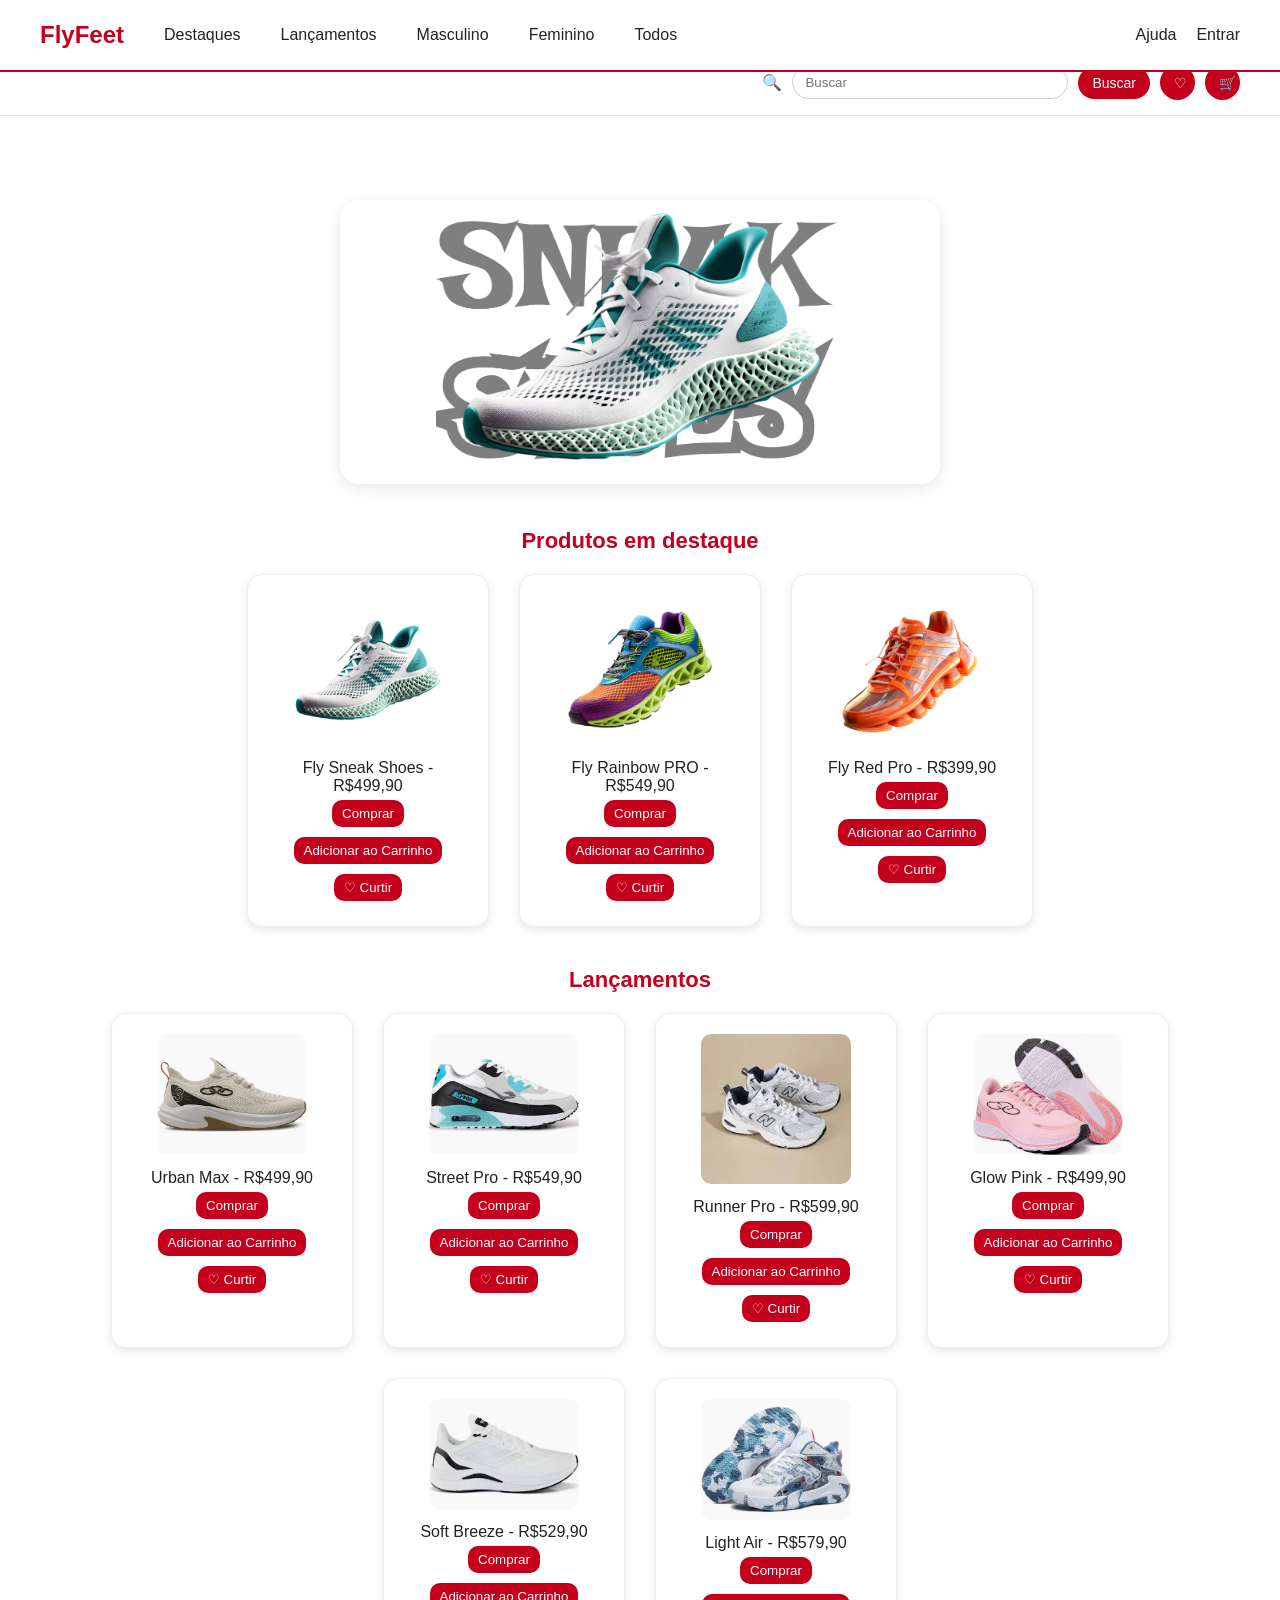
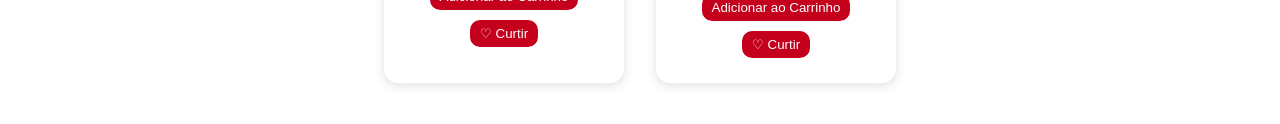
==== index.html @ ec71baeb "FlyFeet" ====
<!DOCTYPE html>
<html lang="pt-BR">
<head>
    <meta charset="UTF-8">
    <meta name="viewport" content="width=device-width, initial-scale=1.0">
    <link rel="icon" href="Imagens/FlyFeet.ico" type="image/x-icon">
    <link rel="stylesheet" href="style.css">
    <title>FlyFeet</title>
</head>
<body>
    <div id="topo">
        <div id="menu">
            <h2>FlyFeet</h2>
            <a href="#destaques">Destaques</a>
            <a href="#lancamentos">Lançamentos</a>
            <a href="#" id="mostrarMasculinos">Masculino</a>
            <a href="#" id="mostrarFemininos">Feminino</a>
            <a href="#" id="mostrarTodos">Todos</a>
        </div>

        <div id="area-conta">
            <a href="#">Ajuda</a>
            <a id="entrarLink" href="login.html">Entrar</a>

            <div id="usuarioInfo" style="display:none; align-items:center; gap:8px;">
                <img id="iconePerfil" src="" alt="Usuário" width="30" style="border-radius:50%;">
                <span id="nomeUsuario"></span>
                <button id="botaoSair" style="margin-left:10px;">Sair</button>
            </div>
        </div>
    </div>

    <div id="busca">
        🔍 <input type="text" id="campoBusca" placeholder="Buscar">
        <button id="botaoBuscar">Buscar</button>
        <button id="botaoCoracao" title="Curtidos">♡</button>
        <button id="botaoCarrinho" title="Carrinho">🛒</button> 
    </div>

    <div id="banner">
        <img src="Imagens/Sneck.png" alt="Banner FlyFeet" width="600">
    </div>

    <div id="destaques">
        <h3>Produtos em destaque</h3>
        <div id="produtos"></div>
    </div>

    <div id="lancamentos">
        <h3>Lançamentos</h3>
        <div id="produtosLancamentos"></div>
    </div>

    <script>
        const nomeUsuario = localStorage.getItem("nomeUsuario");
        const iconeUsuario = localStorage.getItem("iconeUsuario");
        const usuarioInfo = document.getElementById("usuarioInfo");
        const entrarLink = document.getElementById("entrarLink");
        const nomeSpan = document.getElementById("nomeUsuario");
        const iconeImg = document.getElementById("iconePerfil");
        const botaoSair = document.getElementById("botaoSair");

        if (nomeUsuario) {
            nomeSpan.textContent = nomeUsuario;
            iconeImg.src = iconeUsuario || "Imagens/defaultUser.png";
            usuarioInfo.style.display = "inline-flex";
            entrarLink.style.display = "none";
        }

        botaoSair.addEventListener("click", () => {
            if (confirm("Deseja realmente sair da conta?")) {
                localStorage.removeItem("nomeUsuario");
                localStorage.removeItem("iconeUsuario");
                window.location.href = "login.html";
            }
        });

        const botaoCarrinho = document.getElementById("botaoCarrinho");
        const botaoCoracao = document.getElementById("botaoCoracao");

        botaoCarrinho.onclick = () => window.location.href = "carrinho.html";
        botaoCoracao.onclick = () => window.location.href = "curtidos.html";

        const produtos = [
            { nome: "Fly Sneak Shoes", preco: "R$499,90", imagem: "Imagens/Fly Sneak Shoes.webp" },
            { nome: "Fly Rainbow PRO", preco: "R$549,90", imagem: "Imagens/Fly Rainbow pro.webp" },
            { nome: "Fly Red Pro", preco: "R$399,90", imagem: "Imagens/Fly Red PRO.webp" }
        ];

        const lancamentos = [
            { nome: "Urban Max", preco: "R$499,90", imagem: "Imagens/Urban Max.webp", categoria: "masculino" },
            { nome: "Street Pro", preco: "R$549,90", imagem: "Imagens/Street Pro.webp", categoria: "masculino" },
            { nome: "Runner Pro", preco: "R$599,90", imagem: "Imagens/Runner Pro.webp", categoria: "masculino" },
            { nome: "Glow Pink", preco: "R$499,90", imagem: "Imagens/Glow Pink.webp", categoria: "feminino" },
            { nome: "Soft Breeze", preco: "R$529,90", imagem: "Imagens/Soft Breeze.webp", categoria: "feminino" },
            { nome: "Light Air", preco: "R$579,90", imagem: "Imagens/Light Air.webp", categoria: "feminino" }
        ];

        const produtosDiv = document.getElementById("produtos");
        const produtosLancamentosDiv = document.getElementById("produtosLancamentos");

        function verProduto(nome, imagem, preco) {
            localStorage.setItem("produtoSelecionado",
                JSON.stringify({ nome, imagem, preco })
            );
            window.location.href = "produto.html";
        }

        function adicionarCarrinho(produto) {
            const carrinho = JSON.parse(localStorage.getItem("carrinho")) || [];
            carrinho.push(produto);
            localStorage.setItem("carrinho", JSON.stringify(carrinho));
            alert("Adicionado ao carrinho!");
        }

        function adicionarFavorito(produto) {
            const favoritos = JSON.parse(localStorage.getItem("favoritos")) || [];
            if (!favoritos.find(p => p.nome === produto.nome)) {
                favoritos.push(produto);
                localStorage.setItem("favoritos", JSON.stringify(favoritos));
                alert("Adicionado aos curtidos!");
            } else {
                alert("Este produto já está na lista de curtidos!");
            }
        }

        function cardProduto(p) {
            return `
                <div class="produto">
                    <img src="${p.imagem}" width="150">
                    <br><span>${p.nome} - ${p.preco}</span><br>
                    <button onclick="verProduto('${p.nome}', '${p.imagem}', '${p.preco}')">
                        Comprar
                    </button>
                    <button onclick='adicionarCarrinho(${JSON.stringify(p)})'>Adicionar ao Carrinho</button>
                    <button onclick='adicionarFavorito(${JSON.stringify(p)})'>♡ Curtir</button>
                </div>
            `;
        }

        function renderizarProdutos() {
            produtosDiv.innerHTML = produtos.map(p => cardProduto(p)).join("");
        }

        function renderizarLancamentos(lista = lancamentos) {
            produtosLancamentosDiv.innerHTML = lista.map(p => cardProduto(p)).join("");
        }

        renderizarProdutos();
        renderizarLancamentos();

        document.getElementById("mostrarTodos").onclick = () => renderizarLancamentos(lancamentos);
        document.getElementById("mostrarMasculinos").onclick = () => {
            renderizarLancamentos(lancamentos.filter(p => p.categoria === "masculino"));
        };
        document.getElementById("mostrarFemininos").onclick = () => {
            renderizarLancamentos(lancamentos.filter(p => p.categoria === "feminino"));
        };

        const campoBusca= document.getElementById("campoBusca");
        const botaoBuscar= document.getElementById("botaoBuscar");
        const banner= document.getElementById("banner");

        botaoBuscar.onclick = buscarProduto;
        campoBusca.addEventListener("keyup", e=> {
            if (e.key=== "Enter") buscarProduto();  //teclado//
        });

        function buscarProduto() {
            const termo = campoBusca.value.toLowerCase().trim(); //termo digitado//
            const todos = [...produtos, ...lancamentos].filter(p =>  //realiza a pesquisa//
                p.nome.toLowerCase().includes(termo) // ignora maiuscula e minúscula//
            );

            if (termo === "") { 
                banner.style.display = "block";
                renderizarProdutos();
                renderizarLancamentos();  
                return;
            }

            banner.style.display = "none";
            produtosDiv.innerHTML = todos.map(p => cardProduto(p)).join(""); 
            produtosLancamentosDiv.innerHTML = "";
        }
    </script>
</body>
</html>
---- style.css ----
body {
    font-family: "Poppins", Arial, sans-serif;
    margin: 0;
    padding: 0;
    background-color: #fff;
    color: #222;
}

#topo {
    display: flex;
    justify-content: space-between;
    align-items: center;
    background-color: #fff;
    border-bottom: 2px solid #c4001d;
    padding: 10px 40px;
    position: fixed;
    top: 0;
    left: 0;
    right: 0;
    height: 50px;
    z-index: 1000;
}

#menu {
    display: flex;
    align-items: center;
    gap: 40px;
}

#menu h2 {
    color: #c4001d;
    font-size: 24px;
    font-weight: bold;
    margin: 0;
}

#menu a {
    text-decoration: none;
    color: #222;
    font-weight: 500;
    transition: 0.3s;
}

#menu a:hover {
    color: #c4001d;
}

#area-conta {
    display: flex;
    align-items: center;
    gap: 20px;
}

#area-conta a {
    text-decoration: none;
    color: #222;
    font-weight: 500;
    transition: 0.3s;
}

#area-conta a:hover {
    color: #c4001d;
}

#busca {
    position: fixed;
    top: 50px;
    left: 0;
    right: 0;
    display: flex;
    justify-content: flex-end;
    align-items: center;
    gap: 10px;
    padding: 15px 40px;
    border-bottom: 1px solid #ddd;
    background-color: #fff;
    z-index: 900;
}

#busca input {
    padding: 8px 12px;
    border: 1px solid #ccc;
    border-radius: 20px;
    width: 250px;
    outline: none;
    transition: 0.3s;
}

#busca input:focus {
    border-color: #c4001d;
}

#busca button {
    background-color: #c4001d;
    color: #fff;
    border: none;
    border-radius: 20px;
    padding: 8px 14px;
    cursor: pointer;
    font-size: 14px;
    transition: 0.3s;
}

#busca button:hover {
    background-color: #a30018;
}

#botaoCarrinho, #botaoCoracao {
    background-color: #c4001d;
    border: none;
    color: #fff;
    border-radius: 50%;
    width: 35px;
    height: 35px;
    font-size: 16px;
    cursor: pointer;
    transition: 0.3s;
}

#botaoCarrinho:hover, #botaoCoracao:hover {
    background-color: #a30018;
}

#banner {
    text-align: center;
    margin: 200px 0 40px 0;
}

#banner img {
    max-width: 80%;
    border-radius: 20px;
    box-shadow: 0 4px 15px rgba(0,0,0,0.1);
}

#destaques, #lancamentos {
    margin: 40px auto;
    text-align: center;
}

#destaques h3, #lancamentos h3 {
    color: #c4001d;
    font-size: 22px;
    margin-bottom: 20px;
}

#produtos, #produtosLancamentos {
    display: flex;
    flex-wrap: wrap;
    justify-content: center;
    gap: 30px;
}

.produto {
    border: 1px solid #eee;
    border-radius: 15px;
    padding: 20px;
    width: 200px;
    text-align: center;
    box-shadow: 0 3px 10px rgba(0,0,0,0.1);
    transition: 0.3s;
    background-color: #fff;
}

.produto:hover {
    transform: translateY(-5px);
    box-shadow: 0 6px 15px rgba(0,0,0,0.15);
}

.produto img {
    border-radius: 10px;
    margin-bottom: 10px;
}

.produto button {
    background-color: #c4001d;
    color: white;
    border: none;
    border-radius: 10px;
    padding: 6px 10px;
    margin: 5px;
    cursor: pointer;
    transition: 0.3s;
}

.produto button:hover {
    background-color: #a30018;
}

.btn-comprar {
    background-color: #c4001d;
    color: #fff;
    border: none;
    border-radius: 10px;
    padding: 8px 14px;
    margin-top: 8px;
    cursor: pointer;
    font-weight: bold;
    transition: 0.3s;
}

.btn-comprar:hover {
    background-color: #a30018;
    box-shadow: 0 0 10px rgba(196, 0, 29, 0.3);
}

@media (max-width: 850px) {
    #menu {
        gap: 20px;
    }
    #busca input {
        width: 180px;
    }
    #produtos, #produtosLancamentos {
        flex-direction: column;
        align-items: center;
    }
}

.main-login {
    width: 100%;
    height: 100vh;
    display: flex;
    justify-content: center;
    align-items: center;
}

.left-login {
    width: 50%;
    padding: 50px;
}

.right-login {
    width: 50%;
    display: flex;
    justify-content: center;
}

.card-login {
    background-color: #fff;
    padding: 30px;
    border-radius: 20px;
    box-shadow: 0 3px 10px rgba(0,0,0,0.15);
    width: 350px;
}

.card-login h1 {
    text-align: center;
    color: #c4001d;
}

.textfield {
    margin-bottom: 20px;
    display: flex;
    flex-direction: column;
}

.textfield label {
    margin-bottom: 5px;
}

.textfield input {
    padding: 12px;
    border: 1px solid #bbb;
    border-radius: 10px;
    outline: none;
}

.btn-login {
    width: 100%;
    padding: 12px;
    background-color: #c4001d;
    color: #fff;
    border: none;
    border-radius: 15px;
    cursor: pointer;
    transition: .3s;
}

.btn-login:hover {
    background-color: #a30018;
}

.produto-detalhe {
    max-width: 900px;
    margin: 150px auto;
    padding: 20px;
}

.produto-info {
    display: flex;
    gap: 40px;
}

.produto-info img {
    width: 300px;
    border-radius: 20px;
}

.produto-info .info button {
    background-color: #c4001d;
    padding: 10px 16px;
    border-radius: 12px;
    border: none;
    color: #fff;
    cursor: pointer;
    transition: .3s;
}

.produto-info .info button:hover {
    background-color: #a30018;
}

header {
    position: fixed;
    top: 0;
    left: 0;
    right: 0;
    background-color: #fff;
    border-bottom: 2px solid #c4001d;
    display: flex;
    justify-content: space-between;
    align-items: center;
    padding: 10px 40px;
    height: 50px;
    z-index: 1000;
}

header h1 {
    font-size: 20px;
    color: #c4001d;
    margin: 0;
}

header nav {
    display: flex;
    gap: 30px;
}

header nav a {
    text-decoration: none;
    color: #222;
    font-weight: 500;
    transition: 0.3s;
}

header nav a:hover {
    color: #c4001d;
}

main {
    margin-top: 120px;
}

.item-carrinho, .item-favorito {
    display: flex;
    gap: 20px;
    background-color: #fff;
    border-radius: 15px;
    padding: 20px;
    width: 80%;
    margin: 20px auto;
    box-shadow: 0 3px 10px rgba(0,0,0,0.15);
}

.imagem-bloco img {
    width: 200px;
    border-radius: 15px;
}

.imagem-bloco button {
    display: block;
    width: 100%;
    margin-top: 10px;
    background-color: #c4001d;
    border: none;
    color: #fff;
    padding: 8px;
    border-radius: 10px;
    cursor: pointer;
}

.imagem-bloco button:hover {
    background-color: #a30018;
}

.descricao-bloco h3 {
    margin: 0;
}
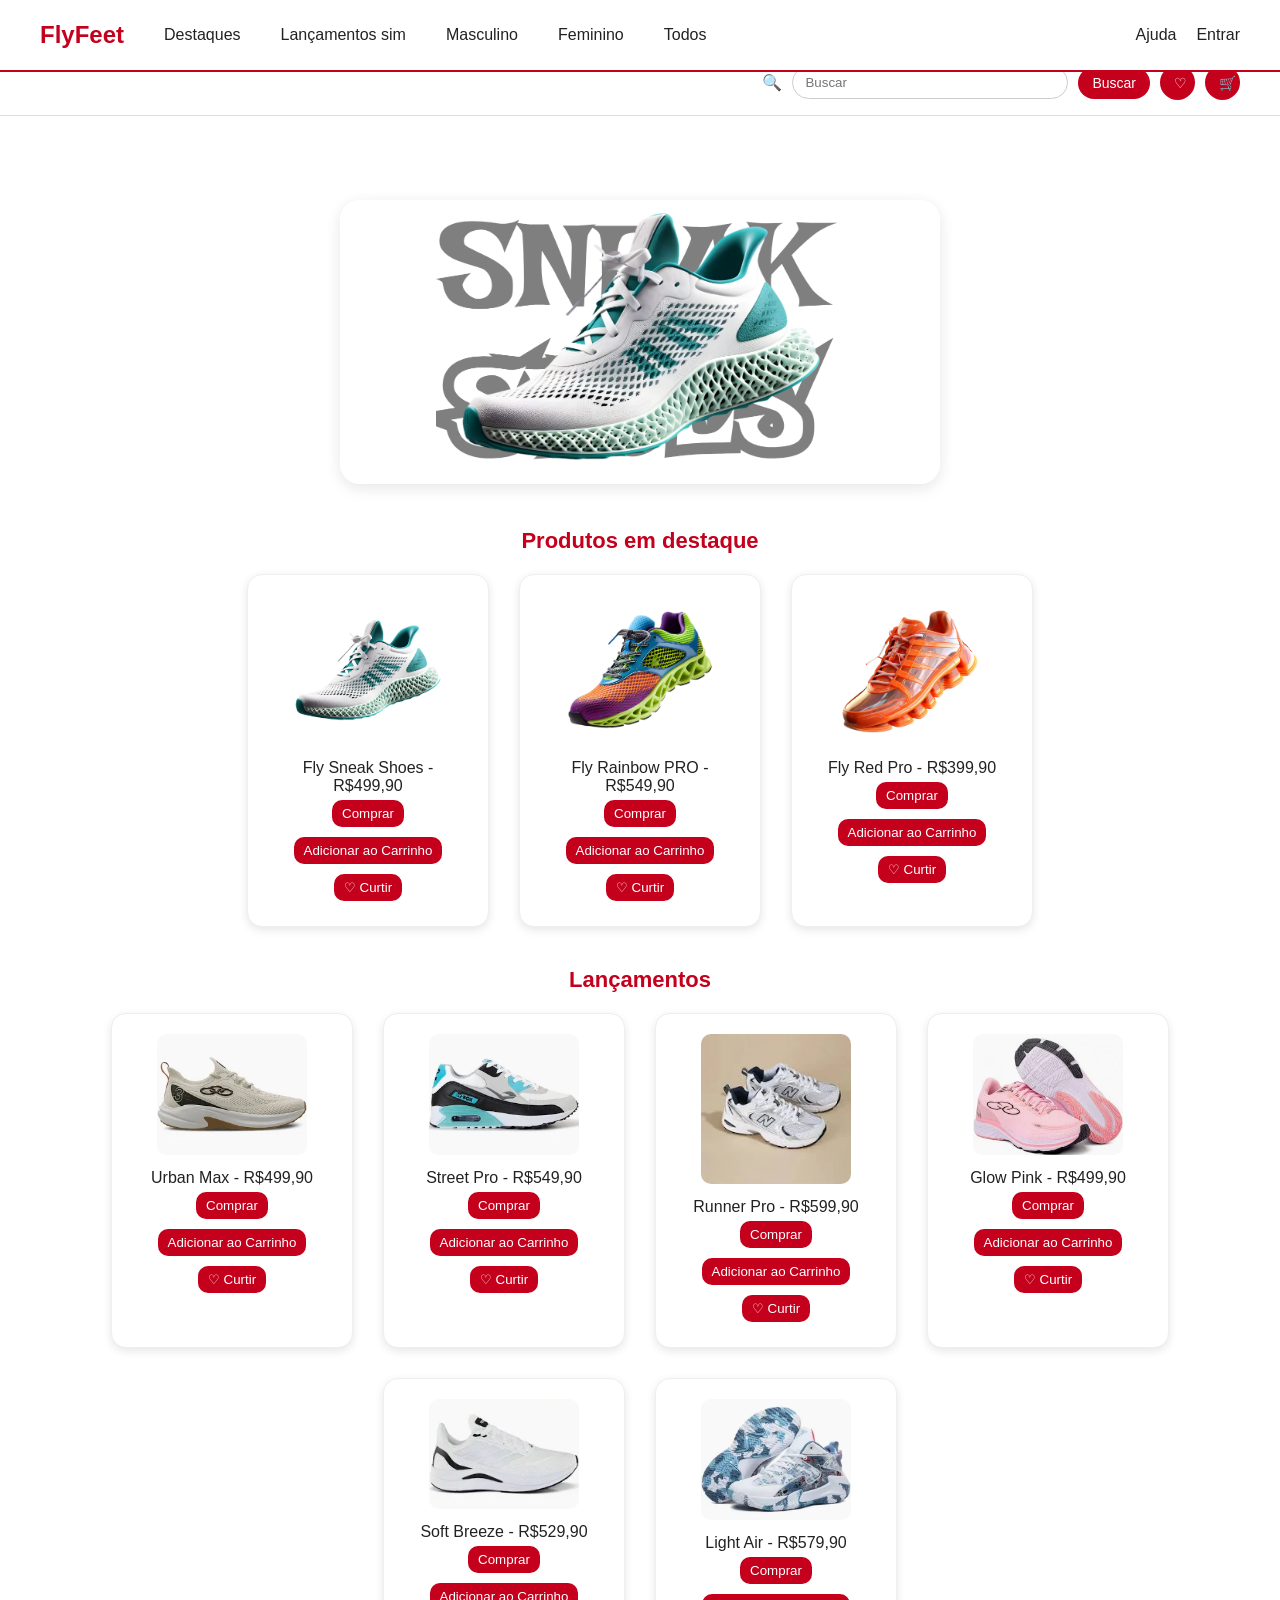
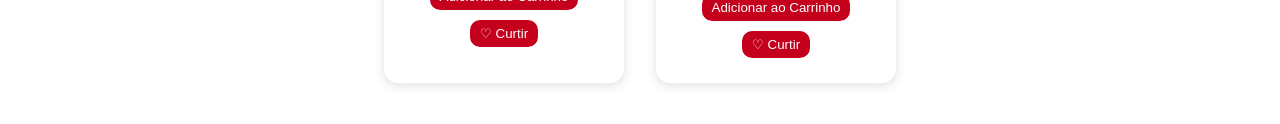
==== commit bc831786: "FlyFeet 28/02" ====
--- a/index.html
+++ b/index.html
@@ -12,7 +12,7 @@
         <div id="menu">
             <h2>FlyFeet</h2>
             <a href="#destaques">Destaques</a>
-            <a href="#lancamentos">Lançamentos</a>
+            <a href="#lancamentos">Lançamentos sim</a>
             <a href="#" id="mostrarMasculinos">Masculino</a>
             <a href="#" id="mostrarFemininos">Feminino</a>
             <a href="#" id="mostrarTodos">Todos</a>
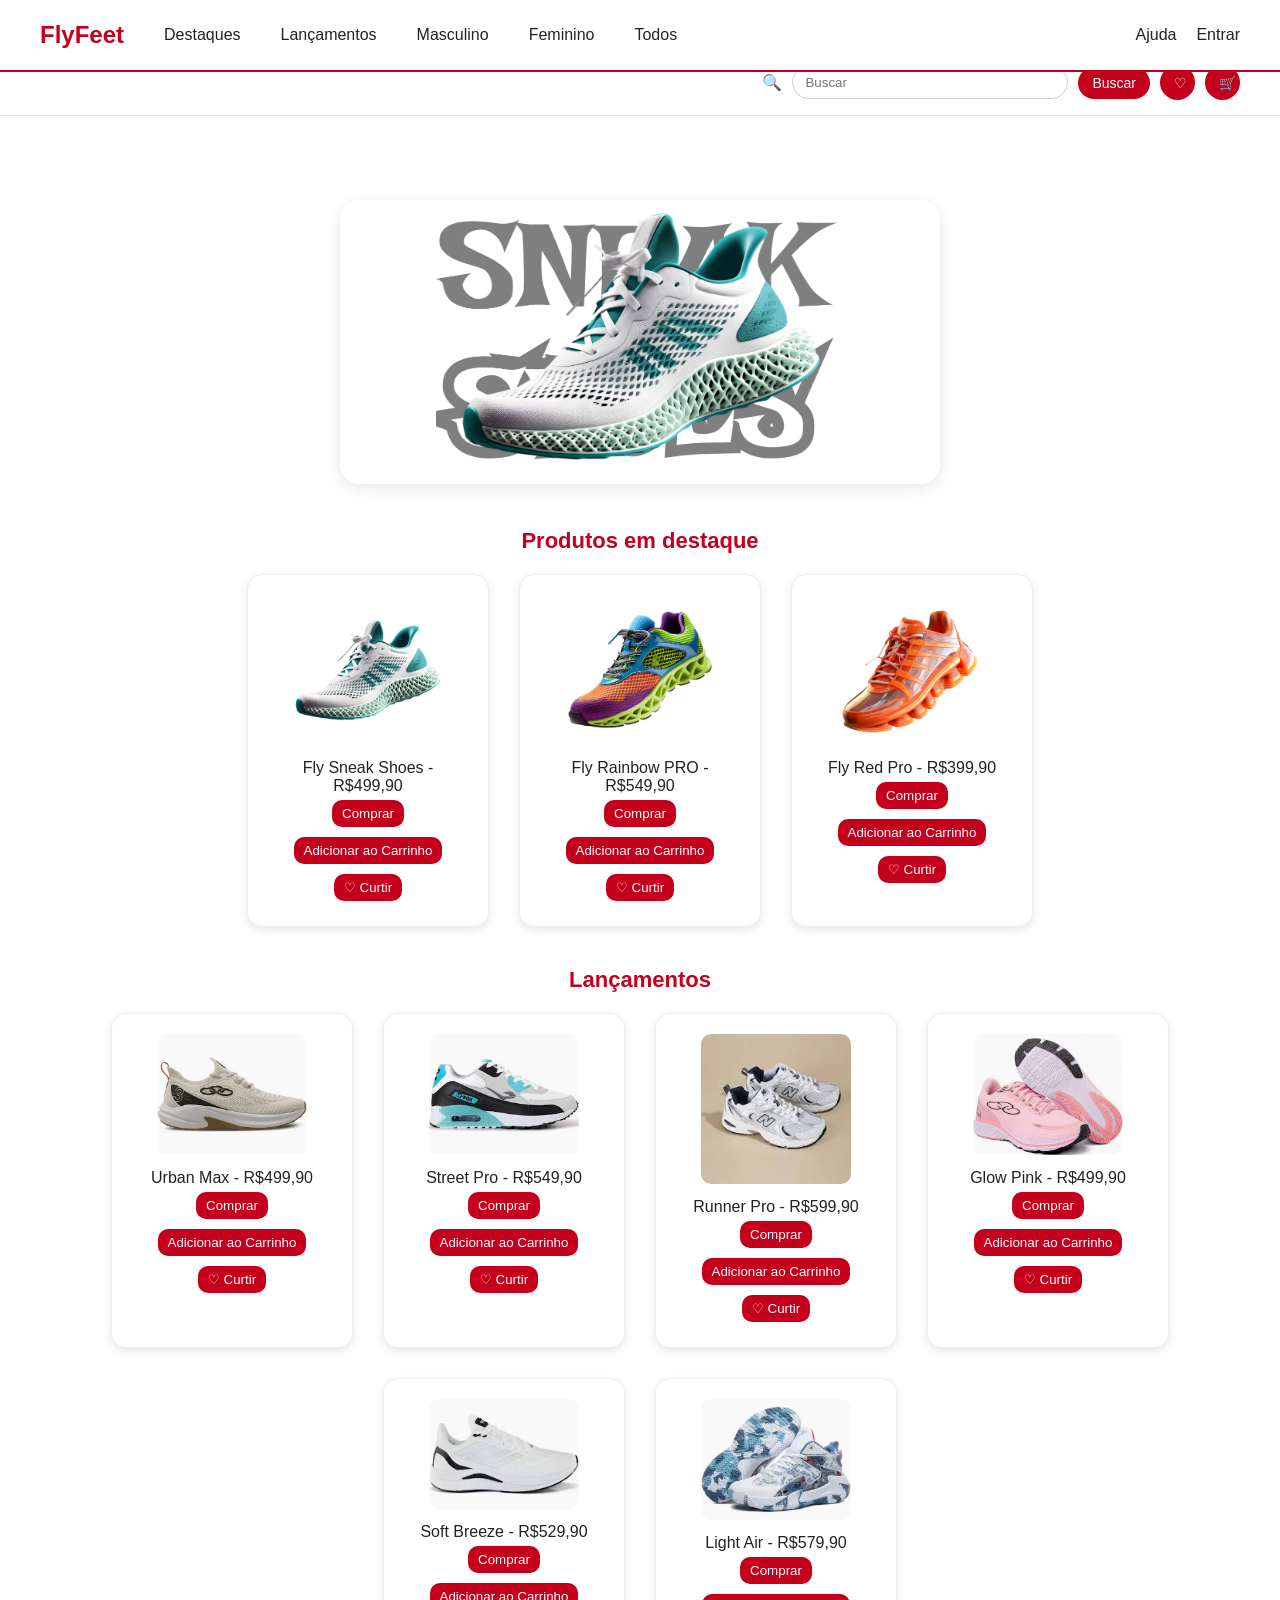
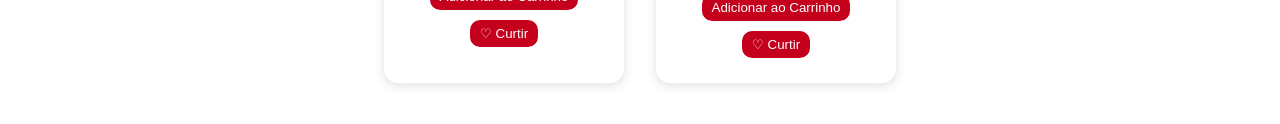
==== commit 6c397aea: "FlyFeet" ====
--- a/index.html
+++ b/index.html
@@ -12,7 +12,7 @@
         <div id="menu">
             <h2>FlyFeet</h2>
             <a href="#destaques">Destaques</a>
-            <a href="#lancamentos">Lançamentos sim</a>
+            <a href="#lancamentos">Lançamentos</a>
             <a href="#" id="mostrarMasculinos">Masculino</a>
             <a href="#" id="mostrarFemininos">Feminino</a>
             <a href="#" id="mostrarTodos">Todos</a>
